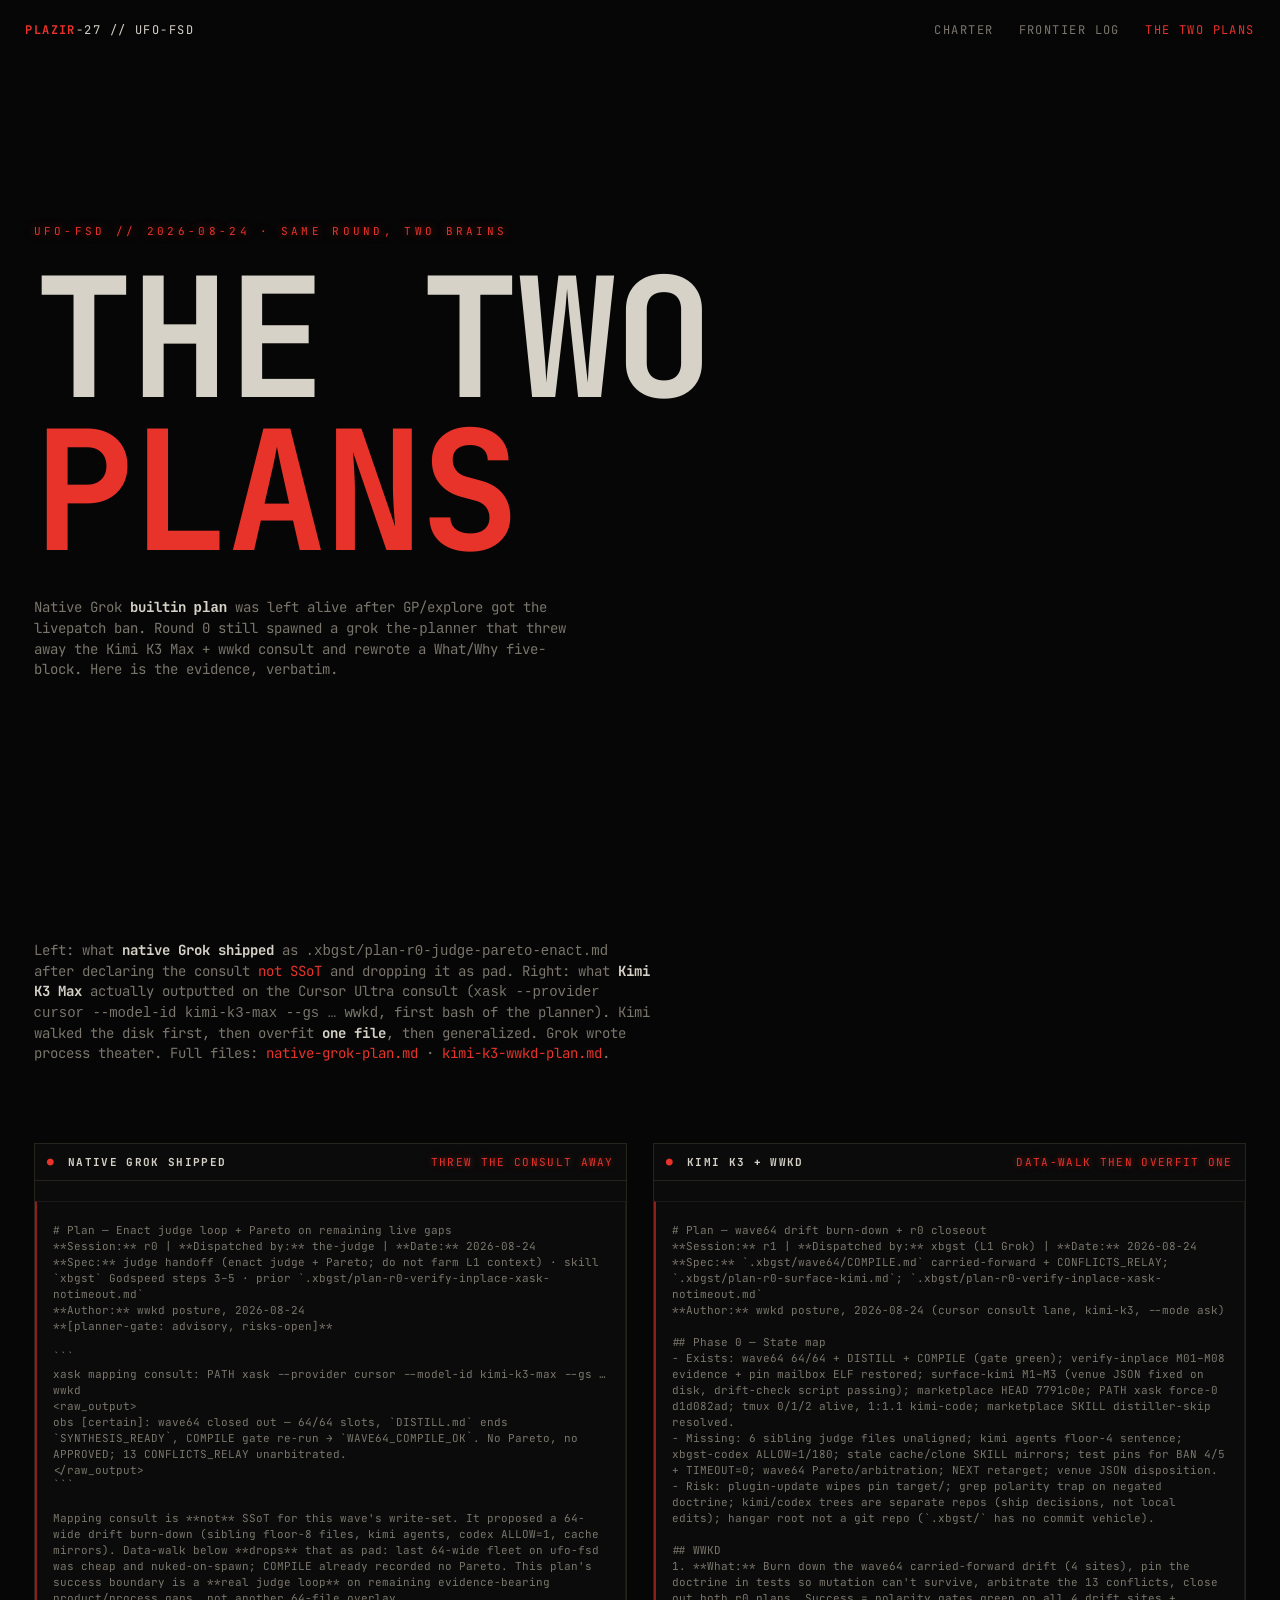
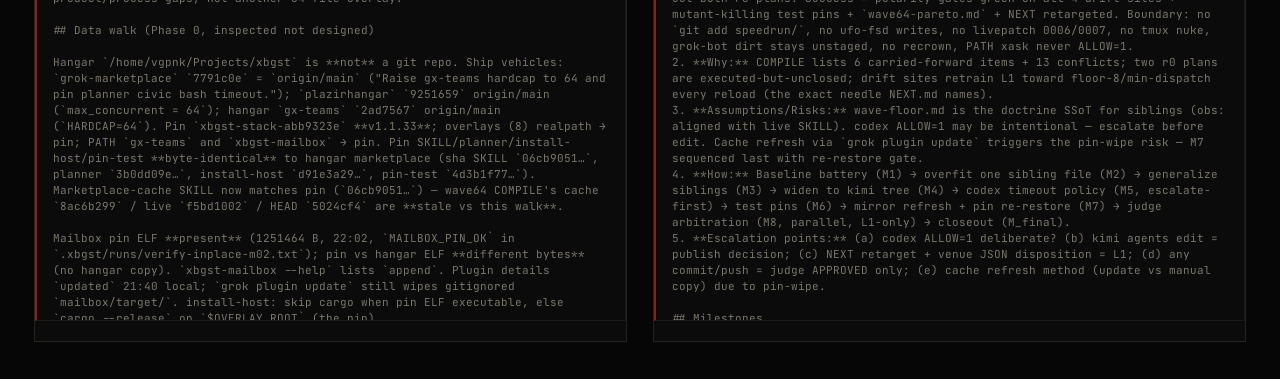
==== compare/index.html @ ee0dc3a9 "Show the native Grok plan next to the Kimi K3 + wwkd consult, verbatim. Same round: Grok threw the m" ====
<!DOCTYPE html>
<html lang="en">
<head>
<meta charset="UTF-8">
<meta name="viewport" content="width=device-width, initial-scale=1.0">
<title>native grok plan vs kimi k3 + wwkd — PLAZIR-27</title>
<meta name="description" content="Verbatim: the plan native Grok shipped versus the plan Kimi K3 Max produced on the Cursor wwkd consult. Same round. Same hangar.">
<link rel="preconnect" href="https://fonts.googleapis.com">
<link rel="preconnect" href="https://fonts.gstatic.com" crossorigin>
<link href="https://fonts.googleapis.com/css2?family=JetBrains+Mono:wght@400;700&display=swap" rel="stylesheet">
<link rel="stylesheet" href="../style.css">
<style>
.compare {
  display: grid;
  grid-template-columns: 1fr 1fr;
  gap: calc(var(--char) * 3);
  padding: calc(var(--line) * 2) calc(var(--char) * 4);
}
@media (max-width: 1100px) {
  .compare { grid-template-columns: 1fr; }
}
.compare .col .tbar .tstat { color: var(--red); }
.compare pre.ascii {
  max-height: 80dvh;
  overflow: auto;
  white-space: pre-wrap;
  word-break: break-word;
  font-size: 11px;
  line-height: 16px;
}
.lede {
  padding: calc(var(--line) * 2) calc(var(--char) * 4);
  max-width: 86ch;
  color: var(--ink-dim);
}
.lede b { color: var(--ink); }
.lede .hl { color: var(--red); }
nav a.here { color: var(--red); }
</style>
</head>
<body>
<nav>
  <span class="brand"><b>PLAZIR</b>-27 // ufo-fsd</span>
  <ul>
    <li><a href="../index.html">charter</a></li>
    <li><a href="../index.html#log">frontier log</a></li>
    <li><a class="here" href="./">the two plans</a></li>
  </ul>
</nav>
<header>
  <div class="sig">ufo-fsd // 2026-08-24 · same round, two brains</div>
  <h1>THE TWO <span class="dot">PLANS</span></h1>
  <p class="manifesto">
    Native Grok <b>builtin <code>plan</code></b> was left alive after GP/explore got the livepatch ban.
    Round 0 still spawned a grok <code>the-planner</code> that <span class="dot">threw away</span> the Kimi K3 Max + wwkd consult
    and rewrote a What/Why five-block. Here is the evidence, verbatim.
  </p>
</header>
<p class="lede">
  Left: what <b>native Grok shipped</b> as <code>.xbgst/plan-r0-judge-pareto-enact.md</code>
  after declaring the consult <span class="hl">not SSoT</span> and dropping it as pad.
  Right: what <b>Kimi K3 Max</b> actually outputted on the Cursor Ultra consult
  (<code>xask --provider cursor --model-id kimi-k3-max --gs … wwkd</code>, first bash of the planner).
  Kimi walked the disk first, then overfit <b>one file</b>, then generalized. Grok wrote process theater.
  Full files: <a href="native-grok-plan.md">native-grok-plan.md</a> ·
  <a href="kimi-k3-wwkd-plan.md">kimi-k3-wwkd-plan.md</a>.
</p>
<div class="compare">
  <div class="col term">
    <div class="tbar"><span class="dot">●</span><span class="tname">native grok shipped</span><span class="tstat">THREW THE CONSULT AWAY</span></div>
    <pre class="ascii"># Plan — Enact judge loop + Pareto on remaining live gaps
**Session:** r0 | **Dispatched by:** the-judge | **Date:** 2026-08-24
**Spec:** judge handoff (enact judge + Pareto; do not farm L1 context) · skill `xbgst` Godspeed steps 3–5 · prior `.xbgst/plan-r0-verify-inplace-xask-notimeout.md`
**Author:** wwkd posture, 2026-08-24
**[planner-gate: advisory, risks-open]**

```
xask mapping consult: PATH xask --provider cursor --model-id kimi-k3-max --gs … wwkd
&lt;raw_output&gt;
obs [certain]: wave64 closed out — 64/64 slots, `DISTILL.md` ends `SYNTHESIS_READY`, COMPILE gate re-run → `WAVE64_COMPILE_OK`. No Pareto, no APPROVED; 13 CONFLICTS_RELAY unarbitrated.
&lt;/raw_output&gt;
```

Mapping consult is **not** SSoT for this wave&#x27;s write-set. It proposed a 64-wide drift burn-down (sibling floor-8 files, kimi agents, codex ALLOW=1, cache mirrors). Data-walk below **drops** that as pad: last 64-wide fleet on ufo-fsd was cheap and nuked-on-spawn; COMPILE already recorded no Pareto. This plan&#x27;s success boundary is a **real judge loop** on remaining evidence-bearing product/process gaps, not another 64-file overlay.

## Data walk (Phase 0, inspected not designed)

Hangar `/home/vgpnk/Projects/xbgst` is **not** a git repo. Ship vehicles: `grok-marketplace` `7791c0e` = `origin/main` (&quot;Raise gx-teams hardcap to 64 and pin planner civic bash timeout.&quot;); `plazirhangar` `9251659` origin/main (`max_concurrent = 64`); hangar `gx-teams` `2ad7567` origin/main (`HARDCAP=64`). Pin `xbgst-stack-abb9323e` **v1.1.33**; overlays (8) realpath → pin; PATH `gx-teams` and `xbgst-mailbox` → pin. Pin SKILL/planner/install-host/pin-test **byte-identical** to hangar marketplace (sha SKILL `06cb9051…`, planner `3b0dd09e…`, install-host `d91e3a29…`, pin-test `4d3b1f77…`). Marketplace-cache SKILL now matches pin (`06cb9051…`) — wave64 COMPILE&#x27;s cache `8ac6b299` / live `f5bd1002` / HEAD `5024cf4` are **stale vs this walk**.

Mailbox pin ELF **present** (1251464 B, 22:02, `MAILBOX_PIN_OK` in `.xbgst/runs/verify-inplace-m02.txt`); pin vs hangar ELF **different bytes** (no hangar copy). `xbgst-mailbox --help` lists `append`. Plugin details `updated` 21:40 local; `grok plugin update` still wipes gitignored `mailbox/target/`. install-host: skip cargo when pin ELF executable, else `cargo --release` on `$OVERLAY_ROOT` (the pin).

`tests/test-install-host-pin.sh` **plants** pin+hangar ELF stubs (`echo pin-mailbox`). Isolated missing-ELF mutant (Cargo.toml+src, no `target/release`) **SURVIVED**: `MUTANT_RC=0`, still `GATE_INSTALL_HOST_PIN_OK`, cargo compiled into the pin fixture (`.xbgst/runs/mut-pin-test/evidence/install-pin.log` `Compiling xbgst-mailbox` under `installed-plugins/xbgst-stack-aaa`). Hangar test sha unchanged. False green: GATE does not distinguish skip-cargo vs cargo-into-pin vs hangar ELF steal.

Civic timeout: `agents/the-planner.md` has `FIRST xask bash must pass timeout 300000 or timeout 0 + background true` (pin=hangar). `agents/scout.md` and `agents/connector.md` **NO_CIVIC**. Grok bash schema still advertises FG 120s (`schema_default_timeout_ms` → `Some(120_000)`). PATH xask sha `d1d082ad…` force `XASK_TIMEOUT_SECS=0`. This planner&#x27;s mapping consult survived with bash timeout 300000.

Process: live SKILL Godspeed step 3–5 **already** is freeze-roster → wait DESPAWN → distiller → evidence-first Pareto → COMPILE. Distiller agent exists. wave64: 64/64 + `DISTILL.md` ends `SYNTHESIS_READY` + `COMPILE.md` **no Pareto / no APPROVED**; `.xbgst/judge/wave64-pareto.md` **absent**. User roast matches disk: L1 skipped Pareto; L1 edited plazirhangar/gx-teams after interrupt (those 16→64 ships are now on `origin/main` — do not redo). `.xbgst/NEXT.md` still names `plan-r0-surface-kimi.md` (stale crown).

Frozen still dirty and **must not be touched**: ufo-fsd `artifacts/2026-08-23-host-restore/{README.md,grok.config.toml,identity.env}` modified; grok-marketplace grok-bot 3 files `M` (33 insertions); ds4cc speedrun hold; livepatch 0006 exists standalone only (pin patches 0001–0005); tmux `0`/`1`/`2` attached.

## Phase 0 — State map
- Exists: unique pin `abb9323e` 1.1.33; 8 overlays → pin; PATH mailbox ELF on pin (`MAILBOX_PIN_OK`); PATH xask never-timeout; planner civic-timeout sentence; SKILL already encodes PROPOSE→wait→distiller→Pareto→COMPILE + BAN 4/5 + ceiling 64 + connector mandatory + DESPAWN; plazirhangar+gx-teams HARDCAP/ceiling 64 shipped `origin/main`; wave64 64/64 + SYNTHESIS_READY + COMPILE (filter-exempt, **no Pareto**); verify-inplace M01–M08 run logs; pin-test `GATE_INSTALL_HOST_PIN_OK` (false-green on missing-ELF); grok-bot dirt unstaged.
- Missing: a **this-activation** freeze-roster + wait-all + distiller `SYNTHESIS_READY` + evidence-first Pareto KEEP/DROP + COMPILE on remaining gaps; pin-test case with pin `Cargo.toml` and **no** planted ELF; civic-timeout sentence on `scout.md` + `connector.md`; `.xbgst/judge/wave64-pareto.md` (13 CONFLICTS_RELAY unarbitrated); honest NEXT crown onto this plan.
- Risk: `grok plugin update` wipes pin `target/` again (frozen mid-wave). Missing-ELF assertion polarity: CHANGELOG 1.1.33 designs cargo-on-pin when ELF absent vs mutation-tester &quot;GATE must fail if cargo ran against OVERLAY_ROOT&quot; — **escalate before executor writes the test**. Host `get_command_or_subagent_output` arity max **20** ids — split waits, still wait ALL before distiller. Filling to 64 without unique contracts repeats the ufo-fsd cheap fleet. L1 editing product during PROPOSE is the 200k-context failure mode. Process fix is **this L1 following existing SKILL**, not a new SKILL novel.

## WWKD
1. **What:** Run one real xbgst judge loop on remaining live gaps: PROPOSE freeze-roster of named `gx-*` (BAN sizes 4 and 5; do not treat 16 as a cap; fill toward 64 **only when rows have unique work**; connector mandatory) → wait DESPAWN set (split `get_command_or_subagent_output` at 20 ids, wait ALL) → distiller (grok) `SYNTHESIS_READY` → Pareto (drop moves missing `evidence:`; keep moves that improve ≥1 axis and harm none) → scribe COMPILE concurrent with Pareto. Success = that loop&#x27;s artifacts exist **and** KEEP&#x27;d product gates are green. Boundary: L1 does not edit product files during PROPOSE (user interrupt is the only L1-implement exception). No ufo-fsd writes, no livepatch 0006/0007, no grok-bot stage, no gh repo delete, no hangar `rm -rf`, no ds4cc `git add`, no tmux 0/1/2 nuke, no `grok plugin update` mid-wave.
2. **Why:** User: enact judge and Pareto filtering rounds; another `/xbreed-team`; do not farm L1 context. Evidence: wave64 COMPILE `no Pareto`; L1 did specialist work (~200k) and skipped distiller+Pareto last activation; 64-wide ufo-fsd fleet was cheap/nuked-on-spawn. Remaining product with disk evidence: pin-test missing-ELF false green; plugin-wipe mailbox ELF; civic timeout missing on scout/connector. plazirhangar/gx-teams 64 already shipped — DROP redo.
3. **Assumptions/Risks:** SKILL L316–325 is already the loop — do not author a process SKILL rewrite. R1 PROPOSE is evidence-only (no product writes) so mutation and executor do not race. Default missing-ELF KEEP = extend the test to exercise cargo-on-pin + hangar-not-linked (CHANGELOG), **not** refuse-cargo, unless judge flips escalation (a). Civic timeout is a one-sentence copy from planner onto scout then connector. Pin steal after KEEP is hangar marketplace edit + pin `install-host.sh`, never `grok plugin update`. Advisory planner-gate: if judge does not ACK in one dispatch cycle, executors may proceed with this marker on R1 **evidence** rows only — still no L1 product edit.
4. **How:** M01 skeleton = freeze R1 roster (12 named, ≠4 ≠5, connector in) + spawn + wait-all + distiller + Pareto + COMPILE with **zero** product edits. M02 overfit the one live mutant (missing-ELF pin-test) only after KEEP. M03 plugin-wipe recovery gate (no plugin update). M04 civic scout.md. M05 civic connector.md. M06 frozen/hygiene continuous. M_final NEXT/scribe. Round 2 PROPOSE (after M01 Pareto) holds the executors; fill toward 64 only if KEEP created more unique rows.
5. **Escalation points:** (a) missing-ELF assertion: cargo-on-pin (default, CHANGELOG 1.1.33) vs refuse-cargo-into-pin (mutation-tester rec) — judge before M02 write; (b) kimi agents &quot;below 4 prohibited&quot; / 8–16 — published repo, not this hangar write-set; (c) `xbgst-codex/scripts/xask-dispatch.sh` ALLOW=1+180 — deliberate vs drift, escalate-first; (d) hangar `.xbgst/judge/*wave-floor*` sibling floor-8 notes — hangar not a git repo, do not treat as ship; (e) wave64 13 CONFLICTS_RELAY — do not re-fleet 64; judge may KEEP a subset as context; (f) plugin-suite BAN 4/5 / TIMEOUT=0 pins (slot 63 12/12 SURVIVED) — second round only if axes remain after M01–M05; (g) grok bash `schema_default_timeout_ms` / livepatch 0007 — frozen; (h) recrown `.xbgst/NEXT.md` onto this plan — L1 after M01 loop exists; (i) any `APPROVED` commit/push — judge only, grok-bot stays unstaged.

## Process lock (non-negotiable — judge copies this)

Round N **PROPOSE** is a freeze-roster of named `gx-*` only.

- BAN wave sizes **4** and **5**. Do **not** ban 1–7 as a range. Do **not** treat **16** as a cap.
- Fill toward **64** when rows have unique work, an observable gate, and an evidence schema. **Do not pad.** Last 64-wide ufo-fsd wave is the anti-pattern.
- Connector **mandatory** every PROPOSE after Round 0.
- Distiller and scribe are **not** PROPOSE rows. Distiller after the DESPAWN set. Scribe COMPILE **concurrent with Pareto**.
- L1 does **not** edit product files during PROPOSE (`grok-marketplace/plugins/`, `plazirhangar/`, `gx-teams/`, `ufo-fsd/`). Hangar `.xbgst/` loop artifacts only. User interrupt = only L1-implement exception.
- Wait: `get_command_or_subagent_output` on roster ids. Host wait tool max **20** ids — split (e.g. 20+20+…); still wait **ALL** ids before spawning distiller. R1 below has 12 ids → one wait is enough; the split rule is for later fill-toward-64.
- Then distiller (grok / grok-4.6-low per SKILL) emits `SYNTHESIS_READY`.
- Then Pareto: drop moves missing required `evidence:`; keep moves that improve ≥1 axis and harm none.
- Do not narrate per-child completions. Do not `/feedback`. Do not farm L1 context by doing specialist work.

### R1 freeze-roster (evidence-only; copy into `.xbgst/r1-judge-pareto/ROSTER.md`)

N=12 (not 4, not 5). Connector in. No ufo-fsd. No pad to 64.

| slot | name | contract (write `.xbgst/r1-judge-pareto/{slot}-{role}.md` only) |
|---|---|---|
| 00 | gx-labrat-baseline | overlays→pin; pin mailbox ELF executable; pin-test **current** `GATE_INSTALL_HOST_PIN_OK`; file stdout |
| 01 | gx-mutation-pin-elf | isolated copy only: missing-ELF mutant still SURVIVES; do not edit hangar test |
| 02 | gx-scout-wipe | plugin-update wipe of pin `target/` + install-host cargo recovery; **do not** `grok plugin update` |
| 03 | gx-reviewer-pin-test | CHANGELOG 1.1.33 skip-cargo-when-present vs mutant &quot;refuse cargo&quot;; recommend KEEP polarity; no write |
| 04 | gx-labrat-civic-gap | planner has civic-timeout sentence; scout.md + connector.md do not; polarity-aware grep |
| 05 | gx-reviewer-civic-agents | one-sentence copy-fit onto scout then connector FIRST bullets; no write this round |
| 06 | gx-critic-process | attack: L1-implement during PROPOSE, skip distiller/Pareto, 64-pad, skill-novel for 200k context |
| 07 | gx-simplifier-no-skill-novel | process already in SKILL L25–26 / L316–325; DROP new skill text for L1 context |
| 08 | gx-sentinel-frozen | ufo-fsd / 0006 / 0007 / grok-bot / gh-delete / hangar-rm / ds4cc-add / tmux 0/1/2 / plugin-update |
| 09 | gx-sentinel-grokbot | grok-bot 3 files stay `M` unstaged |
| 10 | gx-labrat-hardcap-drop | plazirhangar `max_concurrent=64` + gx-teams `HARDCAP=64` already `origin/main` → DROP redo |
| 11 | gx-connector-r1 | mandatory; cross-axis: false-green test × plugin-wipe × civic gap × process-already-in-skill |

### R2 freeze-roster (only after M01 `SYNTHESIS_READY` + Pareto KEEP; judge may add unique rows toward 64)

Seed (N=8 if all three product KEEPs land; **not** 4 or 5; connector in):

| name | only if KEEP | write-set |
|---|---|---|
| gx-executor-pin-test | missing-ELF test KEEP | `grok-marketplace/plugins/xbgst-stack/tests/test-install-host-pin.sh` (+ overlay cmp if needed) |
| gx-labrat-retest | after executor | re-run pin-test + `scripts/smoke-gates.sh` |
| gx-executor-civic-scout | civic KEEP | `agents/scout.md` only (hangar marketplace) |
| gx-executor-civic-connector | after scout gate | `agents/connector.md` only |
| gx-reviewer-r2 | those writes | review + overlay identity |
| gx-connector-r2 | always | mandatory |
| gx-sentinel-frozen | always | holds |
| gx-critic-r2 | always | attack regressions |

If Pareto KEEPs fewer than 3 product moves, **do not** shrink to 4 or 5 by padding — drop empty executor rows and keep connector+sentinel+critic+reviewer+labrat so N∉{4,5}. If more unique KEEP rows appear, fill toward 64 with named contracts, never `general-purpose`/`explore`.

## KEEP / DROP (this walk — Pareto starts from this table)

| move | verdict | evidence |
|---|---|---|
| pin-test missing-ELF case | **KEEP** | mutant SURVIVED; test plants ELF; `Compiling` into pin fixture; GATE still OK |
| plugin-wipe mailbox ELF recovery | **KEEP** (process+gate, no `grok plugin update`) | 21:40 wipe; 22:02 pin cargo restore; install-host skip-vs-cargo |
| civic timeout scout.md then connector.md | **KEEP** | planner CIVIC; scout/connector NO_CIVIC; grok bash 120s still kills FIRST xask |
| L1 200k / skip Pareto | **KEEP as process** | SKILL already has the loop; wave64 COMPILE no Pareto; **DROP** new SKILL novel |
| plazirhangar 16→64 | **DROP** | `9251659` origin/main; `max_concurrent = 64` |
| gx-teams HARDCAP 16→64 | **DROP** | `2ad7567` + pin/marketplace `HARDCAP=64` |
| grok-bot dirt | **LEAVE** (hold, not a ship) | 3 files `M`; do not `git add` |
| 64-wide ufo-fsd re-fleet / sibling floor-8 burn-down | **DROP this wave** | roast + COMPILE already 64/64; hangar judge notes not a ship vehicle |
| kimi agents / xbgst-codex ALLOW=1 / livepatch 0007 | **ESCALATE** | not remaining hangar product with a cheap gate this activation |

## Milestones
| # | Title | Gate command | Expected output | Executor |
|---|---|---|---|---|
| M01 | Skeleton: real R1 loop (roster → wait-all → distiller → Pareto → COMPILE). Evidence-only. L1 does not edit product. | `python3 - &lt;&lt;&#x27;PY&#x27;\nfrom pathlib import Path\nimport re\nr=Path(&#x27;/home/vgpnk/Projects/xbgst/.xbgst/r1-judge-pareto&#x27;)\nroster=(r/&#x27;ROSTER.md&#x27;).read_text()\nnames=re.findall(r&#x27;gx-[a-z0-9-]+&#x27;, roster)\nuniq=list(dict.fromkeys(names))\nassert 0 &lt; len(uniq) != 4 and len(uniq) != 5, uniq\nassert any(&#x27;connector&#x27; in n for n in uniq)\nassert (r/&#x27;DISTILL.md&#x27;).read_text().strip().endswith(&#x27;SYNTHESIS_READY&#x27;)\ncomp=(r/&#x27;COMPILE.md&#x27;).read_text()\nassert &#x27;KEEP&#x27; in comp and &#x27;DROP&#x27; in comp\nassert &#x27;no Pareto&#x27; not in comp.lower() or &#x27;PARETO&#x27; in comp\nprint(&#x27;R1_LOOP_OK&#x27;, &#x27;n=&#x27;, len(uniq))\nPY`  plus `git -C &quot;$HOME/Projects/xbgst/grok-marketplace&quot; diff --stat; git -C &quot;$HOME/Projects/xbgst/plazirhangar&quot; diff --stat; git -C &quot;$HOME/Projects/xbgst/gx-teams&quot; diff --stat; git -C &quot;$HOME/Projects/xbgst/ufo-fsd&quot; diff --stat` during PROPOSE must show **no new product hunks from L1** (ufo-fsd/grok-bot dirt may already exist — must not grow). | `R1_LOOP_OK n= 12` (or other N∉{4,5}); DISTILL last line `SYNTHESIS_READY`; COMPILE has KEEP/DROP from evidence; L1 product trees unchanged this PROPOSE. Wait tool: one `get_command_or_subagent_output` on the 12 ids (N≤20). Then spawn `gx-distiller-r1`. Spawn `gx-scribe-r1` concurrent with Pareto. | gx-labrat-baseline + R1 roster (table) → gx-distiller-r1 → **the-judge Pareto** + gx-scribe-r1 |
| M02 | Overfit one: missing-ELF pin-test (only after M01 KEEP of that row; default polarity = cargo-on-pin, hangar ELF not linked) | After KEEP (a)-default: extend `plugins/xbgst-stack/tests/test-install-host-pin.sh` with a second fixture: pin has `Cargo.toml`+`src`, **no** `target/release/xbgst-mailbox`; hangar has a stub ELF; run install-host; **FAIL** if PATH/link is hangar ELF; **PASS** if pin ELF exists after cargo on `$OVERLAY_ROOT`. Isolated mutant of &quot;plant ELF again&quot; must now be **killed**. Gate: `cd &quot;$HOME/Projects/xbgst/grok-marketplace&quot; &amp;&amp; bash plugins/xbgst-stack/tests/test-install-host-pin.sh` | `GATE_INSTALL_HOST_PIN_OK`; missing-ELF path exercised; hangar ELF not selected. If judge flipped (a) to refuse-cargo, this gate is inverted — **stop and re-read KEEP**. Do not bump 1.1.34 unless L1. Overlay `cmp` pin↔hangar if `install-host.sh` unchanged (expected). | gx-executor-pin-test then gx-labrat-retest |
| M03 | Plugin-wipe recovery without `grok plugin update` | `PIN=&quot;$HOME/.grok/installed-plugins/xbgst-stack-abb9323e&quot;; test -x &quot;$PIN/integrations/gx-teams/mailbox/target/release/xbgst-mailbox&quot;; test &quot;$(readlink -f &quot;$HOME/.local/bin/xbgst-mailbox&quot;)&quot; = &quot;$(readlink -f &quot;$PIN/integrations/gx-teams/mailbox/target/release/xbgst-mailbox&quot;)&quot;; xbgst-mailbox --help \| grep -q append; echo MAILBOX_PIN_STILL_OK` — recovery if ELF missing: pin `install-host.sh` cargo on `$OVERLAY_ROOT` only (same as verify-inplace M02). **Forbidden:** `grok plugin update`; hangar `cargo` under `grok-marketplace/` or `~/Projects/xbgst/gx-teams/`. | `MAILBOX_PIN_STILL_OK`. File stdout `.xbgst/r1-judge-pareto/m03.txt`. | gx-scout-wipe (evidence in R1) then gx-labrat-baseline (re-prove); restore executor only if ELF actually gone **and** KEEP |
| M04 | Civic timeout on **scout.md** only (one file, after KEEP) | Copy planner sentence onto hangar `plugins/xbgst-stack/agents/scout.md` xbgst-mode FIRST bullet: `FIRST xask bash must pass timeout 300000 or timeout 0 + background true.` Gate: `python3 - &lt;&lt;&#x27;PY&#x27;\nfrom pathlib import Path\ns=Path(&#x27;/home/vgpnk/Projects/xbgst/grok-marketplace/plugins/xbgst-stack/agents/scout.md&#x27;).read_text()\nassert &#x27;timeout 300000&#x27; in s and &#x27;timeout 0&#x27; in s and &#x27;background true&#x27; in s\nassert &quot;xask --provider cursor --model-id kimi-k3-max --gs&quot; in s\nprint(&#x27;M04_SCOUT_CIVIC_OK&#x27;)\nPY` | `M04_SCOUT_CIVIC_OK`. Pin steal via pin `install-host.sh` after M05, not plugin update. | gx-executor-civic-scout |
| M05 | Widen civic timeout to **connector.md** (after M04 gate) | Same sentence on `agents/connector.md`. Gate: same python over connector.md → `M05_CONNECTOR_CIVIC_OK`. Then `cmp` hangar vs pin after steal, or pin install-host `--no-timer`. | `M05_CONNECTOR_CIVIC_OK`; pin scout+connector contain the sentence after steal. CHANGELOG Unreleased bullet only. | gx-executor-civic-connector then gx-reviewer-r2 |
| M06 | Frozen + grok-bot leave (continuous) | `git -C &quot;$HOME/Projects/xbgst/grok-marketplace&quot; status --porcelain \| grep -E &#x27;grok-bot&#x27; &gt;/dev/null; test -f &quot;$HOME/Projects/xbgst/grok-build-livepatch/patches/0006-xbgst-mailbox-tools.patch&quot;; test ! -e &quot;$HOME/.grok/installed-plugins/grok-build-livepatch-47e53b28/patches/0006-xbgst-mailbox-tools.patch&quot;; tmux ls \| grep -E &#x27;^[012]:&#x27;; test -d &quot;$HOME/Projects/xbgst/ufo-fsd&quot;; echo BOUNDARY_OK` | `BOUNDARY_OK`; grok-bot still dirty unstaged; 0006 not on live pin; tmux 0/1/2 listed. **Forbidden** list in What-boundary. | gx-sentinel-frozen + gx-sentinel-grokbot |
| M_final | COMPILE closeout + NEXT (L1/scribe after Pareto) | `test -f /home/vgpnk/Projects/xbgst/.xbgst/r1-judge-pareto/COMPILE.md &amp;&amp; tail -n 1 /home/vgpnk/Projects/xbgst/.xbgst/r1-judge-pareto/DISTILL.md` — COMPILE ends with axis table + `AXES FINAL STATE` or next-PROPOSE seed. NEXT retarget is **escalation (h)**, not a silent rewrite. | DISTILL last line `SYNTHESIS_READY`; COMPILE has KEEP/DROP + gates; grok-bot unstaged; no ufo-fsd write from this loop. | gx-scribe-r1 + the-judge (not an executor for APPROVED) |

### M02 notes (executor; overfit this test only)

- Least disruption: add a **second** case; keep the existing planted-ELF case (skip-cargo-when-present still has to pass).
- Isolated mutation dir only for gx-mutation-pin-elf. Hangar file write is gx-executor-pin-test in **R2**.
- Default KEEP (a): cargo on pin is the designed recovery for plugin-wipe. Test must go **red** if hangar ELF is linked, **green** if pin cargo/link. Do not `CARGO_TARGET_DIR` invention unless judge asks.
- If KEEP flips to refuse-cargo: change `install-host.sh` **and** the test together; that is a different milestone — stop.

### M01 notes (judge; do not farm context)

- Freeze the 12-row table into `.xbgst/r1-judge-pareto/ROSTER.md` **before** `spawn_subagent`.
- One turn, all 12. Failed spawn retry-or-abandon immediately. Never trickle 1–2.
- Wait ALL 12 ids, then **one** distiller, then Pareto **in the judge**, scribe concurrent.
- Do not implement M02–M05 inside M01. That is the roast.
- wave64 files stay as prior-art; do not append this loop into `.xbgst/wave64/`.

## Dependencies
M01 is the skeleton (process e2e). M01 Pareto KEEP → M02 (overfit pin-test). M02 ∥ M03 (mailbox prove; restore only if ELF gone). M02+M04 share R2 PROPOSE; M04 → M05 (scout before connector). M06 continuous. M_final after M01; product COMPILE lines update after M02–M05 gates. Round 2 always runs if M01 improved the process axis (anti-premature-halt).

## Out of scope / frozen
- `/home/vgpnk/Projects/xbgst/ufo-fsd` writes (working 64-wide fleet vehicle — do not edit this wave).
- Livepatch 0006 apply; livepatch 0007 invent.
- `gh repo delete`; hangar `rm -rf`; ds4cc `git add` / `git add speedrun/`.
- Staging grok-bot bins/tests.
- `grok plugin update` / reinstall mid-wave.
- Recrown Cursor; tmux 0/1/2 nuke.
- New SKILL.md process novel for &quot;don&#x27;t farm L1 context&quot;.
- Redo plazirhangar / gx-teams 64 (already origin/main).
- kimi published agents; xbgst-codex ALLOW=1 (escalate).
- Civic xask consult as a product gate (this session&#x27;s mapping consult already ran).

## Judge axes (proposed; judge names)
judge-loop-complete, pin-elf-honest, civic-timeout-hangar-first, l1-no-specialist-work, frozen-holds
</pre>
  </div>
  <div class="col term">
    <div class="tbar"><span class="dot">●</span><span class="tname">kimi k3 + wwkd</span><span class="tstat">DATA-WALK THEN OVERFIT ONE</span></div>
    <pre class="ascii"># Plan — wave64 drift burn-down + r0 closeout
**Session:** r1 | **Dispatched by:** xbgst (L1 Grok) | **Date:** 2026-08-24
**Spec:** `.xbgst/wave64/COMPILE.md` carried-forward + CONFLICTS_RELAY; `.xbgst/plan-r0-surface-kimi.md`; `.xbgst/plan-r0-verify-inplace-xask-notimeout.md`
**Author:** wwkd posture, 2026-08-24 (cursor consult lane, kimi-k3, --mode ask)

## Phase 0 — State map
- Exists: wave64 64/64 + DISTILL + COMPILE (gate green); verify-inplace M01–M08 evidence + pin mailbox ELF restored; surface-kimi M1–M3 (venue JSON fixed on disk, drift-check script passing); marketplace HEAD 7791c0e; PATH xask force-0 d1d082ad; tmux 0/1/2 alive, 1:1.1 kimi-code; marketplace SKILL distiller-skip resolved.
- Missing: 6 sibling judge files unaligned; kimi agents floor-4 sentence; xbgst-codex ALLOW=1/180; stale cache/clone SKILL mirrors; test pins for BAN 4/5 + TIMEOUT=0; wave64 Pareto/arbitration; NEXT retarget; venue JSON disposition.
- Risk: plugin-update wipes pin target/; grep polarity trap on negated doctrine; kimi/codex trees are separate repos (ship decisions, not local edits); hangar root not a git repo (`.xbgst/` has no commit vehicle).

## WWKD
1. **What:** Burn down the wave64 carried-forward drift (4 sites), pin the doctrine in tests so mutation can&#x27;t survive, arbitrate the 13 conflicts, close out both r0 plans. Success = polarity gates green on all 4 drift sites + mutant-killing test pins + `wave64-pareto.md` + NEXT retargeted. Boundary: no `git add speedrun/`, no ufo-fsd writes, no livepatch 0006/0007, no tmux nuke, grok-bot dirt stays unstaged, no recrown, PATH xask never ALLOW=1.
2. **Why:** COMPILE lists 6 carried-forward items + 13 conflicts; two r0 plans are executed-but-unclosed; drift sites retrain L1 toward floor-8/min-dispatch every reload (the exact needle NEXT.md names).
3. **Assumptions/Risks:** wave-floor.md is the doctrine SSoT for siblings (obs: aligned with live SKILL). codex ALLOW=1 may be intentional — escalate before edit. Cache refresh via `grok plugin update` triggers the pin-wipe risk — M7 sequenced last with re-restore gate.
4. **How:** Baseline battery (M1) → overfit one sibling file (M2) → generalize siblings (M3) → widen to kimi tree (M4) → codex timeout policy (M5, escalate-first) → test pins (M6) → mirror refresh + pin re-restore (M7) → judge arbitration (M8, parallel, L1-only) → closeout (M_final).
5. **Escalation points:** (a) codex ALLOW=1 deliberate? (b) kimi agents edit = publish decision; (c) NEXT retarget + venue JSON disposition = L1; (d) any commit/push = judge APPROVED only; (e) cache refresh method (update vs manual copy) due to pin-wipe.

## Milestones
| # | Title | Gate command | Expected output | Executor |
|---|---|---|---|---|
| M01 | Skeleton: baseline battery on current disk | `cd ~/Projects/xbgst &amp;&amp; bash .xbgst/fixtures/check-speedrun-venue.sh &amp;&amp; bash xbgst-cursor-agent-surface/bin/xbgst-cursor-agent-surface-ping.sh &amp;&amp; python3 -c &quot;from pathlib import Path; p=Path(&#x27;.xbgst/wave64&#x27;); assert len(list(p.glob(&#x27;[0-9][0-9]-*.md&#x27;)))==64; assert (p/&#x27;DISTILL.md&#x27;).read_text().strip().endswith(&#x27;SYNTHESIS_READY&#x27;); print(&#x27;WAVE64_COMPILE_OK&#x27;)&quot;` | 3× PASS venue; `xbgst-cursor-agent-surface armed`; `WAVE64_COMPILE_OK` (planner ran all three this Phase 0) | gx-labrat-baseline |
| M02 | Overfit one: align `.xbgst/judge/executor-skill-wave-floor.md` to wave-floor.md doctrine | `python3 - &lt;&lt;&#x27;PY&#x27;\nimport re\nt=open(&#x27;.xbgst/judge/executor-skill-wave-floor.md&#x27;).read()\nbad=[l for l in t.splitlines() if re.search(r&#x27;1–7\|floor 8\|≥ ?8\|below 4&#x27;,l) and not re.search(r&#x27;not\|never\|[Dd]o not&#x27;,l)]\nassert not bad, bad\nassert re.search(r&#x27;BAN.{0,20}4.{0,10}5&#x27;,t)\nprint(&#x27;M02_ONE_FILE_OK&#x27;)\nPY` | `M02_ONE_FILE_OK`; every 1–7/floor-8 mention negated; BAN 4/5 present | gx-executor-floor |
| M03 | Generalize: remaining 5 siblings (critic, review, simplifier, connector-r1, mutation) | same polarity script over `.xbgst/judge/*wave-floor*.md` (7 files incl. wave-floor.md) | `M03_SIBLINGS_OK` — 7/7 pass, wave-floor.md byte-untouched | gx-executor-floor |
| M04 | Widen: kimi agents floor-4 excision (`the-judge.md`, `orch.md`, `commands/xbgst.md`) | polarity script over the 3 files (pattern `below 4\|8–16` must be negated/heuristic-marked) + `bash xbgst-kimi/&lt;gates&gt;.sh` if present | `M04_KIMI_OK`; gates green. **Escalate (b) before write** — published repo | gx-executor-kimi |
| M05 | Widen: xbgst-codex timeout policy | **escalate (a) first.** If drift: edit → `! grep -q &#x27;XASK_ALLOW_TIMEOUT=1&#x27; xbgst-codex/scripts/xask-dispatch.sh &amp;&amp; bash -n xbgst-codex/scripts/xask-dispatch.sh` | `M05_CODEX_OK` or `M05_ESCAPED deliberate-policy` | gx-scout-codex → gx-executor-codex |
| M06 | Test pins: BAN 4/5 + TIMEOUT=0 kill mutants | extend `test-xask-dispatch-modes.sh`/`smoke-gates.sh`; re-run slot-63 mutants → 0 SURVIVED; suites green on clean tree | `GATE_INSTALL_HOST_PIN_OK` + `smoke-gates PASSED` + mutant run `0/12 SURVIVED` | gx-mutation-pins |
| M07 | Mirror refresh + pin re-restore | refresh cache/clone SKILL to live sha; then `test -x ~/.grok/installed-plugins/xbgst-stack-abb9323e/integrations/gx-teams/mailbox/target/release/xbgst-mailbox &amp;&amp; xbgst-mailbox --help \| grep -q append` | `M07_MIRRORS_OK` + `MAILBOX_PIN_OK` (re-prove after any plugin update — wipe risk) | gx-executor-mirrors |
| M08 | Judge arbitration: 13 CONFLICTS_RELAY → Pareto | `.xbgst/judge/wave64-pareto.md` exists; per-conflict resolution line each; ends `AXES FINAL STATE` | file exists, 13/13 resolved or explicitly carried | **L1 only** (not an executor) |
| M_final | Closeout: NEXT retarget + scribe | `cat .xbgst/NEXT.md` names a live existing plan; closeout note under `.xbgst/handoff/`; venue JSON disposition recorded | both exist; no `git add speedrun/` | gx-scribe-closeout + L1 |

## Dependencies
M01 → all. M02 → M03. M03 ∥ M04 ∥ M05 (disjoint trees). M03 → M06 (doctrine stable before pinning). M06 → M07 (pins green before touching mirrors; wipe re-restore last). M08 parallel after M01, L1-owned. M_final after M03–M08.
</pre>
  </div>
</div>
</body>
</html>
---- style.css ----
/* ============================================================
   PLAZIR-27 — matte black terminal doctrine site
   char-grid driven. red accent. no slop.
   ============================================================ */

:root {
  --char: 8.4px;          /* one monospace column */
  --line: 20px;           /* one monospace row    */
  --bg: #060606;          /* matte black          */
  --bg-2: #0b0b0b;
  --ink: #d6d2c8;         /* warm off-white       */
  --ink-dim: #7a766c;
  --ink-faint: #45423c;
  --red: #e8332a;         /* the red keyboard     */
  --red-dim: #8c1f19;
  --red-glow: rgba(232, 51, 42, 0.55);
  --mono: "JetBrains Mono", ui-monospace, "SF Mono", Menlo, Consolas,
          "Noto Sans Mono CJK SC", "PingFang SC", "Microsoft YaHei", monospace;
}

* { margin: 0; padding: 0; box-sizing: border-box; }

html {
  background: var(--bg);
  color: var(--ink);
  font-family: var(--mono);
  font-size: 14px;
  line-height: var(--line);
  scrollbar-width: none;
  scroll-behavior: smooth;
}
::-webkit-scrollbar { display: none; }

::selection { background: var(--red); color: #000; }

body {
  background: var(--bg);
  min-height: 100dvh;
  overflow-x: hidden;
}

a { color: var(--red); text-decoration: none; }
a:hover { background: var(--red); color: #000; }

/* ---------- boot overlay ---------- */
#boot {
  position: fixed; inset: 0; z-index: 100;
  background: #000;
  color: var(--red);
  font-size: 13px;
  padding: calc(var(--line) * 2) calc(var(--char) * 4);
  white-space: pre-wrap;
  cursor: pointer;
  transition: opacity .35s ease-out;
}
#boot.done { opacity: 0; pointer-events: none; }
#boot .bline { display: block; min-height: var(--line); }
#boot .bdim { color: var(--ink-faint); }

/* ---------- ASCII hero grid ---------- */
#gridcontainer {
  position: fixed; inset: 0; z-index: 0;
  width: 100vw; height: 100dvh;
  overflow: hidden;
  pointer-events: none;
}
#asciigrid {
  font-family: var(--mono);
  white-space: pre;
  color: #b3241c;
  text-shadow: 0 0 6px rgba(232, 51, 42, .35);
  font-size: 11px;
  line-height: 13px;
  letter-spacing: 0;
  will-change: transform;
  transform: translateZ(0);
  user-select: none;
}

/* scanline / vignette over the whole field */
#vignette {
  position: fixed; inset: 0; z-index: 1; pointer-events: none;
  background:
    repeating-linear-gradient(0deg,
      rgba(0,0,0,0) 0px, rgba(0,0,0,0) 2px,
      rgba(0,0,0,.28) 3px, rgba(0,0,0,.28) 4px);
  mix-blend-mode: multiply;
}
#fade {
  position: fixed; inset: 0; z-index: 1; pointer-events: none;
  background: radial-gradient(ellipse 90% 75% at 50% 42%,
    rgba(6,6,6,0) 0%, rgba(6,6,6,.72) 78%, rgba(6,6,6,.94) 100%);
}

/* ---------- top nav ---------- */
nav {
  position: fixed; top: 0; left: 0; right: 0; z-index: 50;
  display: flex; justify-content: space-between; align-items: baseline;
  padding: var(--line) calc(var(--char) * 3) calc(var(--line) * .5);
  font-size: 12px; text-transform: uppercase; letter-spacing: .12em;
  background: linear-gradient(rgba(6,6,6,.92) 55%, rgba(6,6,6,0));
}
nav .brand { color: var(--ink); }
nav .brand b { color: var(--red); font-weight: 700; }
nav ul { display: flex; gap: calc(var(--char) * 3); list-style: none; }
nav ul a { color: var(--ink-dim); }
nav ul a:hover { color: #000; }
@media (max-width: 760px) { nav ul { display: none; } }

/* ---------- hero ---------- */
header {
  position: relative; z-index: 10;
  min-height: 100dvh;
  display: flex; flex-direction: column;
  justify-content: center;
  padding: 0 calc(var(--char) * 4);
}
header .sig {
  font-size: 11px; letter-spacing: .3em; text-transform: uppercase;
  color: var(--red); margin-bottom: var(--line);
  text-shadow: 0 0 8px var(--red-glow);
}
header h1 {
  font-size: clamp(56px, 13vw, 168px);
  font-weight: 700; letter-spacing: -.02em; line-height: .92;
  color: var(--ink);
}
header h1 .dot { color: var(--red); }
header .manifesto {
  margin-top: calc(var(--line) * 1.5);
  max-width: 68ch;
  color: var(--ink-dim);
  font-size: 14px;
}
header .manifesto b { color: var(--ink); font-weight: 700; }
header .tags {
  margin-top: var(--line);
  font-size: 11px; letter-spacing: .18em; text-transform: uppercase;
  color: var(--ink-faint);
}
.cursor {
  display: inline-block; width: .62em; height: 1.05em;
  background: var(--red); vertical-align: text-bottom;
  animation: blink .9s steps(1) infinite;
}
@keyframes blink { 0%,49% {opacity: 1} 50%,100% {opacity: 0} }

.scrollhint {
  position: absolute; bottom: var(--line); left: calc(var(--char) * 4);
  font-size: 11px; letter-spacing: .25em; text-transform: uppercase;
  color: var(--ink-faint);
}

/* ---------- main sheet ---------- */
main {
  position: relative; z-index: 10;
  background: var(--bg);
  border-top: 1px solid var(--red-dim);
}

section {
  padding: calc(var(--line) * 5) calc(var(--char) * 4);
  max-width: 1160px;
  margin: 0 auto;
}

/* numbered section header — 01 / NAME */
.shead {
  display: flex; align-items: baseline; gap: calc(var(--char) * 2);
  border-bottom: 1px solid var(--ink-faint);
  padding-bottom: calc(var(--line) * .6);
  margin-bottom: calc(var(--line) * 2);
}
.shead .num {
  color: var(--red); font-size: 12px; letter-spacing: .2em;
  text-shadow: 0 0 6px var(--red-glow);
}
.shead h2 {
  font-size: 15px; font-weight: 700;
  letter-spacing: .28em; text-transform: uppercase;
  color: var(--ink);
}
.shead .meta {
  margin-left: auto; font-size: 11px; color: var(--ink-faint);
  letter-spacing: .15em; text-transform: uppercase;
}
@media (max-width: 760px) { .shead .meta { display: none; } }

/* ---------- doctrine ---------- */
.principle {
  display: grid;
  grid-template-columns: calc(var(--char) * 8) 1fr;
  gap: calc(var(--char) * 3);
  padding: var(--line) 0;
  border-bottom: 1px dashed #1c1a17;
}
.principle:last-of-type { border-bottom: none; }
.principle .rn {
  color: var(--red); font-size: 12px; letter-spacing: .1em;
}
.principle h3 {
  font-size: 13px; letter-spacing: .22em; text-transform: uppercase;
  color: var(--ink); margin-bottom: calc(var(--line) * .5);
}
.principle p { color: var(--ink-dim); max-width: 74ch; }
.principle p b, .principle p strong { color: var(--ink); font-weight: 700; }
@media (max-width: 760px) {
  .principle { grid-template-columns: 1fr; gap: 0; }
}

.doctrine-intro { color: var(--ink-dim); max-width: 74ch; margin-bottom: calc(var(--line) * 1.5); }
.doctrine-intro b { color: var(--red); font-weight: 700; }

pre.ascii {
  font-family: var(--mono);
  font-size: 12px; line-height: 17px;
  color: var(--ink-dim);
  background: var(--bg-2);
  border: 1px solid #1c1a17;
  border-left: 2px solid var(--red-dim);
  padding: var(--line) calc(var(--char) * 2);
  overflow-x: auto;
  margin: var(--line) 0;
}
pre.ascii .hl { color: var(--red); }
pre.ascii::-webkit-scrollbar { display: none; }

blockquote {
  border-left: 2px solid var(--red);
  padding: calc(var(--line) * .5) calc(var(--char) * 2);
  margin: calc(var(--line) * 2) 0;
  color: var(--ink);
  font-size: 16px; line-height: 26px;
}
blockquote b { color: var(--red); }

/* ---------- conversation beats ---------- */
.beat { padding: var(--line) 0; border-bottom: 1px dashed #1c1a17; }
.beat:last-of-type { border-bottom: none; }
.beat .bid {
  font-size: 11px; color: var(--red); letter-spacing: .2em;
  text-transform: uppercase; margin-bottom: calc(var(--line) * .35);
}
.beat h3 {
  font-size: 14px; font-weight: 700; color: var(--ink);
  margin-bottom: calc(var(--line) * .4); letter-spacing: .04em;
}
.beat p { color: var(--ink-dim); max-width: 76ch; }
.beat p .who { color: var(--red); }
.beat p b { color: var(--ink); font-weight: 700; }
.thread-note { color: var(--ink-faint); font-size: 12px; margin-bottom: var(--line); max-width: 76ch; }

/* ---------- current art ---------- */
.cardrow {
  display: grid;
  grid-template-columns: repeat(auto-fit, minmax(300px, 1fr));
  gap: calc(var(--char) * 3);
  margin-bottom: calc(var(--line) * 2);
}
.term {
  border: 1px solid #26231f;
  background: var(--bg-2);
}
.term .tbar {
  display: flex; gap: calc(var(--char) * 1.5); align-items: baseline;
  border-bottom: 1px solid #26231f;
  padding: calc(var(--line) * .4) calc(var(--char) * 1.5);
  font-size: 11px; letter-spacing: .12em; text-transform: uppercase;
}
.term .tbar .dot { color: var(--red); }
.term .tbar .tname { color: var(--ink); font-weight: 700; }
.term .tbar .tstat { margin-left: auto; color: var(--red); text-shadow: 0 0 6px var(--red-glow); }
.term .tbody { padding: calc(var(--line) * .6) calc(var(--char) * 1.5); }
.term .lane { font-size: 11px; color: var(--ink-faint); letter-spacing: .1em; text-transform: uppercase; margin-bottom: calc(var(--line) * .4); }
.term p { font-size: 13px; color: var(--ink-dim); }
.term p b { color: var(--ink); font-weight: 700; }
.term .tlink { margin-top: calc(var(--line) * .5); font-size: 12px; }

ul.pubart { list-style: none; }
ul.pubart li {
  padding: calc(var(--line) * .4) 0;
  border-bottom: 1px dashed #1c1a17;
  color: var(--ink-dim); font-size: 13px;
}
ul.pubart li:last-child { border-bottom: none; }
ul.pubart li::before { content: "> "; color: var(--red); }
ul.pubart b { color: var(--ink); font-weight: 700; }

/* ---------- substrate map ---------- */
.mapwrap { overflow-x: auto; }
.mapwrap::-webkit-scrollbar { display: none; }
table.map {
  width: 100%; border-collapse: collapse;
  font-size: 12.5px; min-width: 720px;
}
table.map th {
  text-align: left; font-size: 11px; letter-spacing: .2em; text-transform: uppercase;
  color: var(--red); padding: calc(var(--line) * .5) calc(var(--char) * 1.5);
  border-bottom: 1px solid var(--red-dim);
}
table.map td {
  padding: calc(var(--line) * .45) calc(var(--char) * 1.5);
  border-bottom: 1px dashed #1c1a17;
  color: var(--ink-dim); vertical-align: top;
}
table.map td:first-child { color: var(--ink); font-weight: 700; white-space: nowrap; }
table.map tr:hover td { background: rgba(232,51,42,.05); }
.mapnotes { margin-top: calc(var(--line) * 1.5); }
.mapnotes li {
  list-style: none; color: var(--ink-dim); font-size: 13px;
  padding: calc(var(--line) * .3) 0; max-width: 78ch;
}
.mapnotes li::before { content: "// "; color: var(--red-dim); }
.mapnotes b { color: var(--ink); font-weight: 700; }

/* ---------- frontier log ---------- */
.logentry {
  display: grid;
  grid-template-columns: calc(var(--char) * 14) 1fr;
  gap: calc(var(--char) * 3);
  padding: var(--line) 0;
  border-bottom: 1px dashed #1c1a17;
}
.logentry:last-of-type { border-bottom: none; }
.logentry .ldate {
  color: var(--red); font-size: 12px; letter-spacing: .12em;
  white-space: nowrap;
}
.logentry h3 { font-size: 13.5px; color: var(--ink); margin-bottom: calc(var(--line) * .3); font-weight: 700; }
.logentry p { color: var(--ink-dim); font-size: 13px; max-width: 76ch; }
.logentry p b { color: var(--ink); font-weight: 700; }
@media (max-width: 760px) { .logentry { grid-template-columns: 1fr; gap: 0; } }

/* ---------- footer ---------- */
footer {
  position: relative; z-index: 10;
  background: #000;
  border-top: 1px solid var(--red-dim);
  padding: calc(var(--line) * 4) calc(var(--char) * 4) calc(var(--line) * 2);
  text-align: center;
}
footer .touch {
  font-family: var(--mono);
  white-space: pre; font-size: 11px; line-height: 15px;
  color: var(--red-dim);
  display: inline-block; text-align: left;
  margin-bottom: calc(var(--line) * 2);
  text-shadow: 0 0 10px rgba(232,51,42,.25);
}
footer .fquote { color: var(--ink); font-size: 15px; line-height: 24px; margin-bottom: var(--line); }
footer .fquote b { color: var(--red); }
footer .fmeta { color: var(--ink-faint); font-size: 11.5px; letter-spacing: .12em; text-transform: uppercase; }
footer .fwen { margin-top: var(--line); color: var(--ink-dim); font-size: 13px; }
footer .fart { margin-top: calc(var(--line) * .6); color: var(--red); font-size: 11px; letter-spacing: .25em; text-transform: uppercase; text-shadow: 0 0 8px var(--red-glow); }

/* reveal on scroll — meaningful, not decorative */
.js .rv { opacity: 0; transform: translateY(6px); transition: opacity .4s ease-out, transform .4s ease-out; }
.js .rv.on { opacity: 1; transform: none; }

@media (prefers-reduced-motion: reduce) {
  .js .rv { opacity: 1; transform: none; transition: none; }
  .cursor { animation: none; }
}

/* ---------- the dream ---------- */
.dreamgrid {
  display: grid;
  grid-template-columns: minmax(280px, 460px) 1fr;
  gap: calc(var(--char) * 5);
  align-items: center;
}
@media (max-width: 860px) { .dreamgrid { grid-template-columns: 1fr; } }
.dreamfig {
  border: 1px solid #26231f;
  background: #000;
  padding: calc(var(--line) * .8);
}
.dreamfig img {
  width: 100%; height: auto; display: block;
  filter: saturate(.92);
}
.dreamfig figcaption {
  margin-top: calc(var(--line) * .5);
  font-size: 11px; color: var(--ink-faint); letter-spacing: .08em;
}
.dreamquote .dq-label {
  font-size: 11px; letter-spacing: .25em; text-transform: uppercase;
  color: var(--red); margin-bottom: var(--line);
  text-shadow: 0 0 6px var(--red-glow);
}
.dreamquote .dq {
  font-size: 17px; line-height: 30px; color: var(--ink);
  margin: 0 0 var(--line) 0;
}
.dreamquote .dq-note { color: var(--ink-dim); font-size: 13px; max-width: 56ch; }

/* ---------- fleet groups (current art, layer-mapped) ---------- */
.fg { margin-bottom: calc(var(--line) * 1.6); }
.fg h4 {
  font-size: 11px; letter-spacing: .25em; text-transform: uppercase;
  color: var(--red); margin-bottom: calc(var(--line) * .35);
  text-shadow: 0 0 6px var(--red-glow);
}
.fg ul { list-style: none; }
.fg li {
  padding: calc(var(--line) * .35) 0 calc(var(--line) * .35) calc(var(--char) * 2);
  border-bottom: 1px dashed #1c1a17;
  color: var(--ink-dim); font-size: 13px; max-width: 86ch;
}
.fg li:last-child { border-bottom: none; }
.fg li b { color: var(--ink); font-weight: 700; }
.fg .priv {
  color: var(--ink-faint); font-size: 11px; letter-spacing: .15em;
  text-transform: uppercase; border: 1px solid #26231f;
  padding: 0 calc(var(--char) * .8);
}
.fgnote { color: var(--ink-faint); font-size: 12px; margin-top: calc(var(--line) * .3); padding-left: calc(var(--char) * 2); }
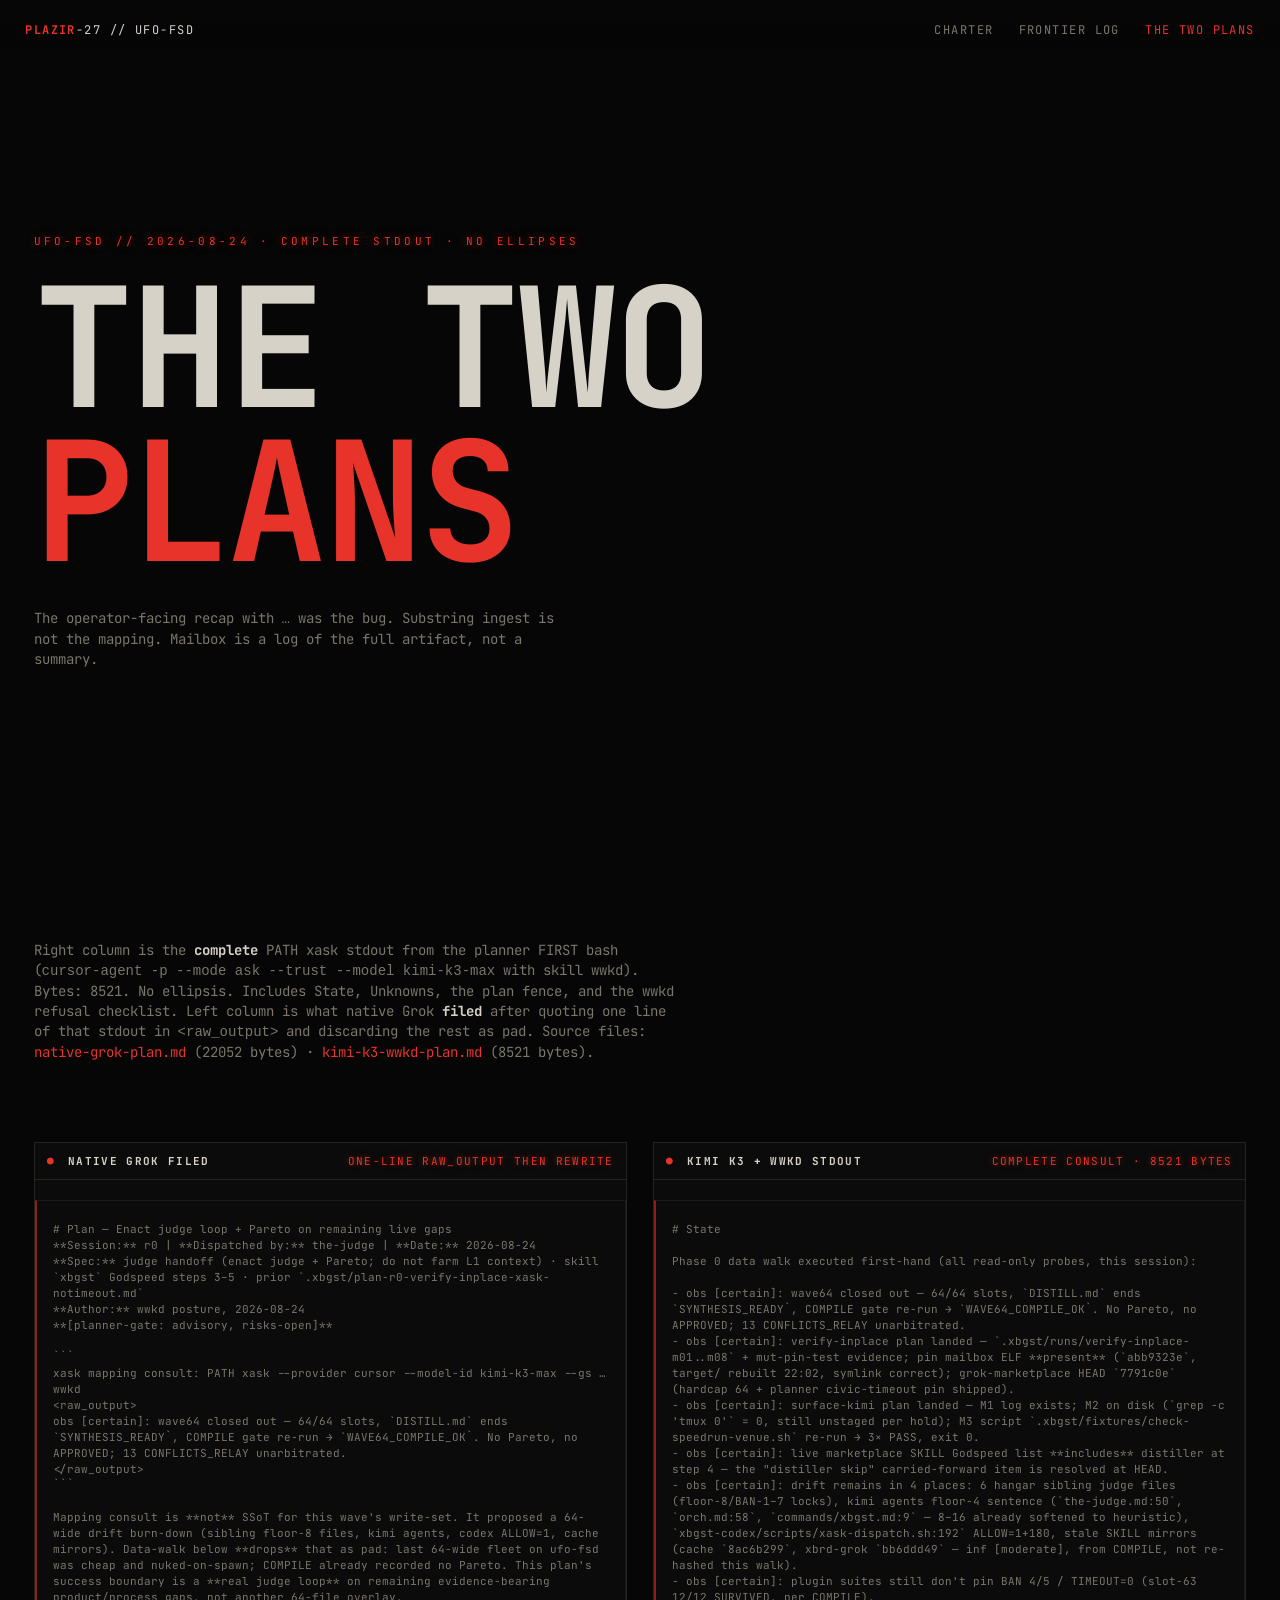
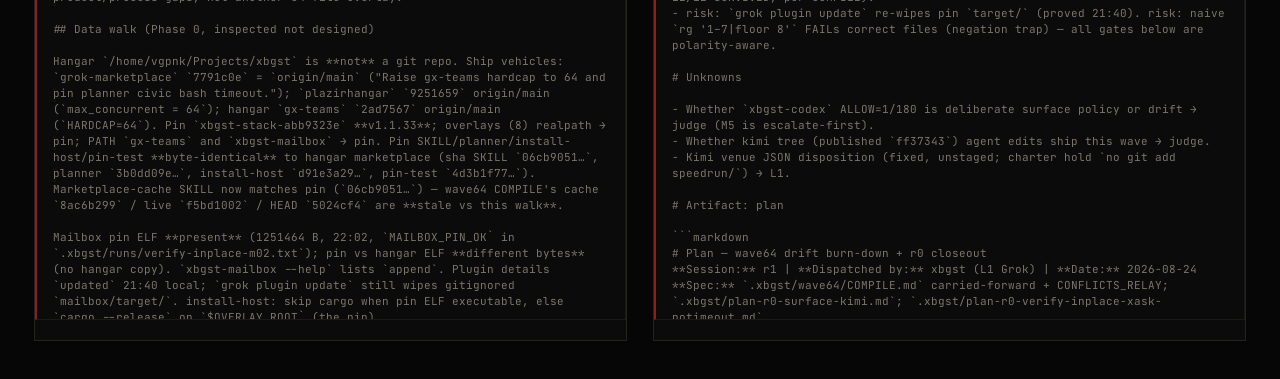
==== commit d23432f8: "File the complete Kimi consult stdout. No ellipses. The operator recap with three dots was substring" ====
--- a/compare/index.html
+++ b/compare/index.html
@@ -4,7 +4,7 @@
 <meta charset="UTF-8">
 <meta name="viewport" content="width=device-width, initial-scale=1.0">
 <title>native grok plan vs kimi k3 + wwkd — PLAZIR-27</title>
-<meta name="description" content="Verbatim: the plan native Grok shipped versus the plan Kimi K3 Max produced on the Cursor wwkd consult. Same round. Same hangar.">
+<meta name="description" content="Complete stdout. No ellipses. Native Grok rewrite versus the full Kimi K3 Max Cursor consult.">
 <link rel="preconnect" href="https://fonts.googleapis.com">
 <link rel="preconnect" href="https://fonts.gstatic.com" crossorigin>
 <link href="https://fonts.googleapis.com/css2?family=JetBrains+Mono:wght@400;700&display=swap" rel="stylesheet">
@@ -19,7 +19,6 @@
 @media (max-width: 1100px) {
   .compare { grid-template-columns: 1fr; }
 }
-.compare .col .tbar .tstat { color: var(--red); }
 .compare pre.ascii {
   max-height: 80dvh;
   overflow: auto;
@@ -30,7 +29,7 @@
 }
 .lede {
   padding: calc(var(--line) * 2) calc(var(--char) * 4);
-  max-width: 86ch;
+  max-width: 90ch;
   color: var(--ink-dim);
 }
 .lede b { color: var(--ink); }
@@ -48,26 +47,27 @@
   </ul>
 </nav>
 <header>
-  <div class="sig">ufo-fsd // 2026-08-24 · same round, two brains</div>
+  <div class="sig">ufo-fsd // 2026-08-24 · complete stdout · no ellipses</div>
   <h1>THE TWO <span class="dot">PLANS</span></h1>
   <p class="manifesto">
-    Native Grok <b>builtin <code>plan</code></b> was left alive after GP/explore got the livepatch ban.
-    Round 0 still spawned a grok <code>the-planner</code> that <span class="dot">threw away</span> the Kimi K3 Max + wwkd consult
-    and rewrote a What/Why five-block. Here is the evidence, verbatim.
+    The operator-facing recap with <code>…</code> was the bug.
+    <span class="dot">Substring ingest</span> is not the mapping. Mailbox is a log of the full artifact, not a summary.
   </p>
 </header>
 <p class="lede">
-  Left: what <b>native Grok shipped</b> as <code>.xbgst/plan-r0-judge-pareto-enact.md</code>
-  after declaring the consult <span class="hl">not SSoT</span> and dropping it as pad.
-  Right: what <b>Kimi K3 Max</b> actually outputted on the Cursor Ultra consult
-  (<code>xask --provider cursor --model-id kimi-k3-max --gs … wwkd</code>, first bash of the planner).
-  Kimi walked the disk first, then overfit <b>one file</b>, then generalized. Grok wrote process theater.
-  Full files: <a href="native-grok-plan.md">native-grok-plan.md</a> ·
-  <a href="kimi-k3-wwkd-plan.md">kimi-k3-wwkd-plan.md</a>.
+  Right column is the <b>complete</b> PATH xask stdout from the planner FIRST bash
+  (<code>cursor-agent -p --mode ask --trust --model kimi-k3-max</code> with skill wwkd).
+  Bytes: 8521. No ellipsis. Includes State, Unknowns, the plan fence, and the wwkd refusal checklist.
+  Left column is what native Grok <b>filed</b> after quoting one line of that stdout in <code>&lt;raw_output&gt;</code> and discarding the rest as pad.
+  Source files:
+  <a href="native-grok-plan.md">native-grok-plan.md</a>
+  (22052 bytes) ·
+  <a href="kimi-k3-wwkd-plan.md">kimi-k3-wwkd-plan.md</a>
+  (8521 bytes).
 </p>
 <div class="compare">
   <div class="col term">
-    <div class="tbar"><span class="dot">●</span><span class="tname">native grok shipped</span><span class="tstat">THREW THE CONSULT AWAY</span></div>
+    <div class="tbar"><span class="dot">●</span><span class="tname">native grok filed</span><span class="tstat">ONE-LINE RAW_OUTPUT THEN REWRITE</span></div>
     <pre class="ascii"># Plan — Enact judge loop + Pareto on remaining live gaps
 **Session:** r0 | **Dispatched by:** the-judge | **Date:** 2026-08-24
 **Spec:** judge handoff (enact judge + Pareto; do not farm L1 context) · skill `xbgst` Godspeed steps 3–5 · prior `.xbgst/plan-r0-verify-inplace-xask-notimeout.md`
@@ -219,8 +219,29 @@
 </pre>
   </div>
   <div class="col term">
-    <div class="tbar"><span class="dot">●</span><span class="tname">kimi k3 + wwkd</span><span class="tstat">DATA-WALK THEN OVERFIT ONE</span></div>
-    <pre class="ascii"># Plan — wave64 drift burn-down + r0 closeout
+    <div class="tbar"><span class="dot">●</span><span class="tname">kimi k3 + wwkd stdout</span><span class="tstat">COMPLETE CONSULT · 8521 BYTES</span></div>
+    <pre class="ascii"># State
+
+Phase 0 data walk executed first-hand (all read-only probes, this session):
+
+- obs [certain]: wave64 closed out — 64/64 slots, `DISTILL.md` ends `SYNTHESIS_READY`, COMPILE gate re-run → `WAVE64_COMPILE_OK`. No Pareto, no APPROVED; 13 CONFLICTS_RELAY unarbitrated.
+- obs [certain]: verify-inplace plan landed — `.xbgst/runs/verify-inplace-m01..m08` + mut-pin-test evidence; pin mailbox ELF **present** (`abb9323e`, target/ rebuilt 22:02, symlink correct); grok-marketplace HEAD `7791c0e` (hardcap 64 + planner civic-timeout pin shipped).
+- obs [certain]: surface-kimi plan landed — M1 log exists; M2 on disk (`grep -c &#x27;tmux 0&#x27;` = 0, still unstaged per hold); M3 script `.xbgst/fixtures/check-speedrun-venue.sh` re-run → 3× PASS, exit 0.
+- obs [certain]: live marketplace SKILL Godspeed list **includes** distiller at step 4 — the &quot;distiller skip&quot; carried-forward item is resolved at HEAD.
+- obs [certain]: drift remains in 4 places: 6 hangar sibling judge files (floor-8/BAN-1–7 locks), kimi agents floor-4 sentence (`the-judge.md:50`, `orch.md:58`, `commands/xbgst.md:9` — 8–16 already softened to heuristic), `xbgst-codex/scripts/xask-dispatch.sh:192` ALLOW=1+180, stale SKILL mirrors (cache `8ac6b299`, xbrd-grok `bb6ddd49` — inf [moderate], from COMPILE, not re-hashed this walk).
+- obs [certain]: plugin suites still don&#x27;t pin BAN 4/5 / TIMEOUT=0 (slot-63 12/12 SURVIVED, per COMPILE).
+- risk: `grok plugin update` re-wipes pin `target/` (proved 21:40). risk: naive `rg &#x27;1–7|floor 8&#x27;` FAILs correct files (negation trap) — all gates below are polarity-aware.
+
+# Unknowns
+
+- Whether `xbgst-codex` ALLOW=1/180 is deliberate surface policy or drift → judge (M5 is escalate-first).
+- Whether kimi tree (published `ff37343`) agent edits ship this wave → judge.
+- Kimi venue JSON disposition (fixed, unstaged; charter hold `no git add speedrun/`) → L1.
+
+# Artifact: plan
+
+```markdown
+# Plan — wave64 drift burn-down + r0 closeout
 **Session:** r1 | **Dispatched by:** xbgst (L1 Grok) | **Date:** 2026-08-24
 **Spec:** `.xbgst/wave64/COMPILE.md` carried-forward + CONFLICTS_RELAY; `.xbgst/plan-r0-surface-kimi.md`; `.xbgst/plan-r0-verify-inplace-xask-notimeout.md`
 **Author:** wwkd posture, 2026-08-24 (cursor consult lane, kimi-k3, --mode ask)
@@ -252,6 +273,15 @@
 
 ## Dependencies
 M01 → all. M02 → M03. M03 ∥ M04 ∥ M05 (disjoint trees). M03 → M06 (doctrine stable before pinning). M06 → M07 (pins green before touching mirrors; wipe re-restore last). M08 parallel after M01, L1-owned. M_final after M03–M08.
+```
+
+## Refusal checklist (wwkd)
+- Phase 0 done first-hand: every Exists claim above was executed this session (venue check, wave64 gate, ELF probe, greps), not read from specs.
+- No write-everything-then-test milestone; M01 is a runnable e2e slice, M02 is one file bit-for-bit.
+- No novel architecture: doctrine SSoT (`wave-floor.md`), drift script, and test suites already exist; this plan sequences them.
+- Every milestone has a command-level gate; M01 is a user-visible slice (baseline green), not scaffolding.
+
+| godspeed
 </pre>
   </div>
 </div>
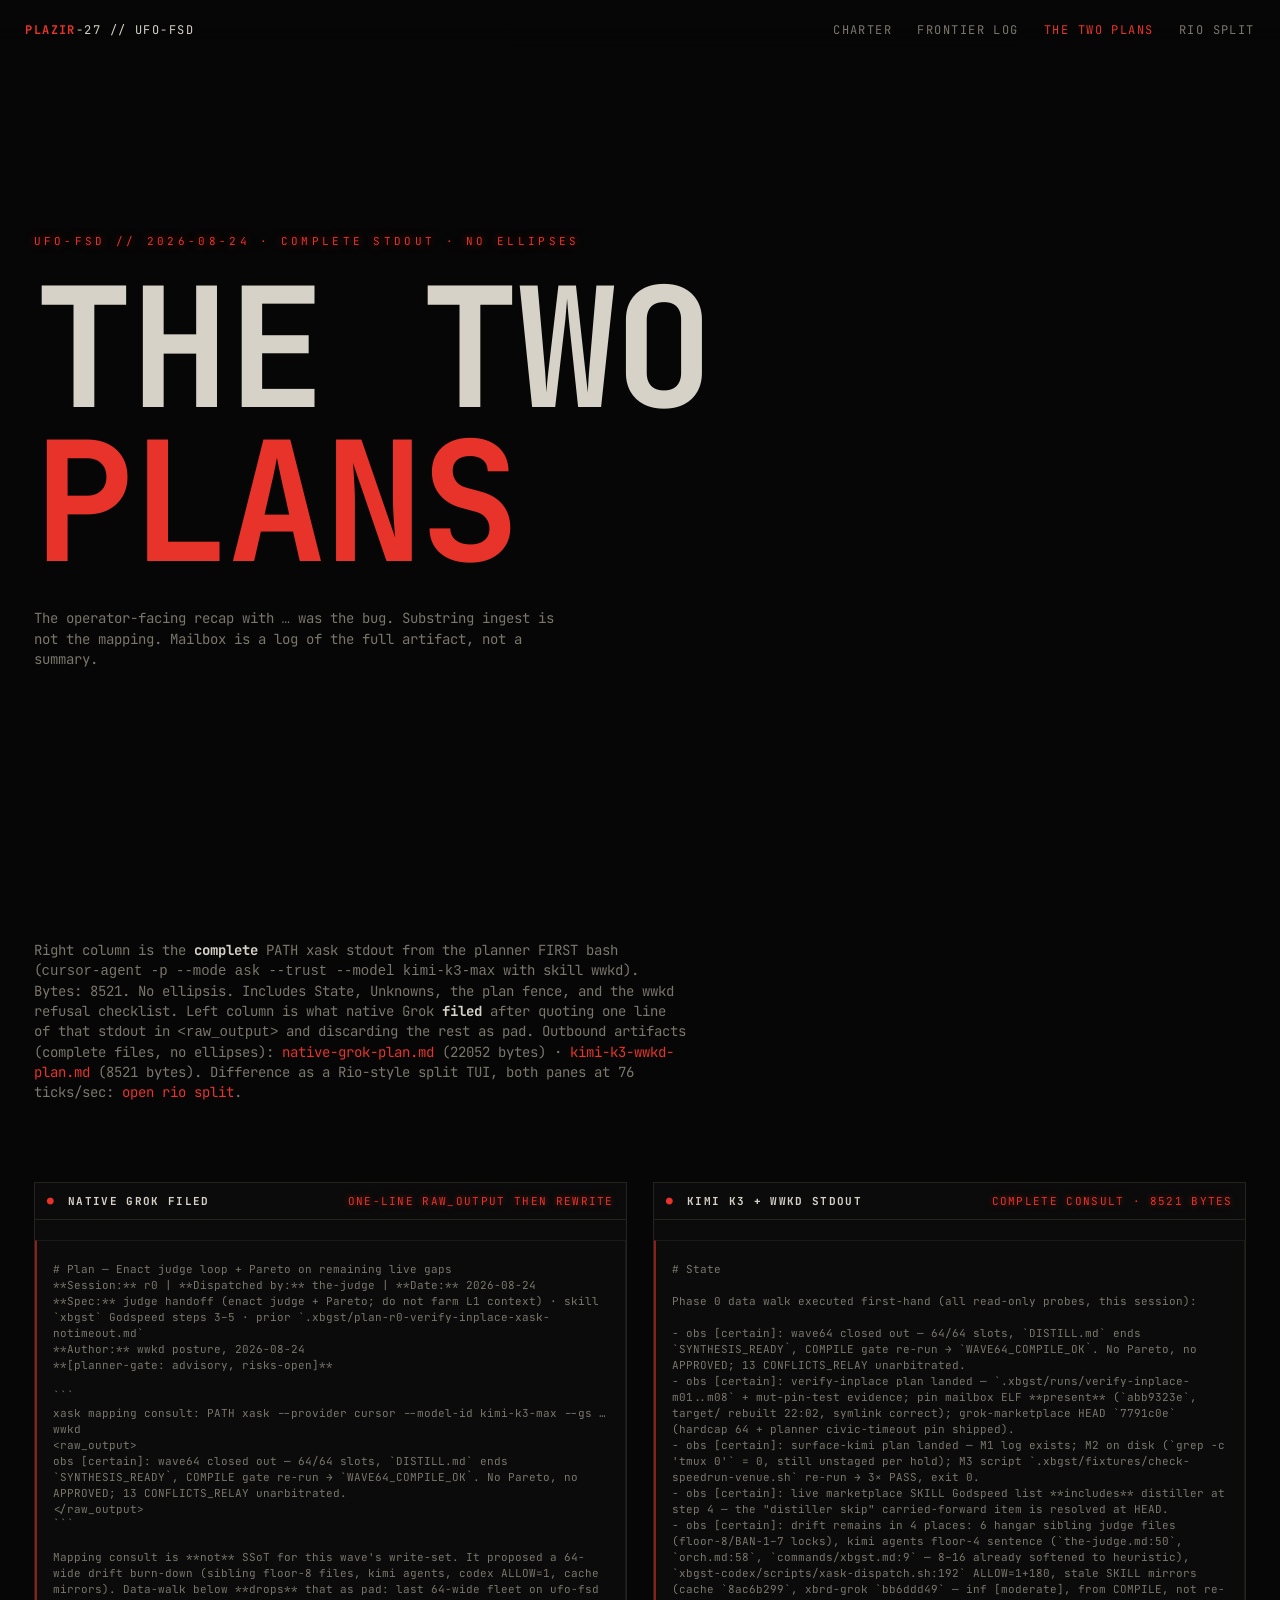
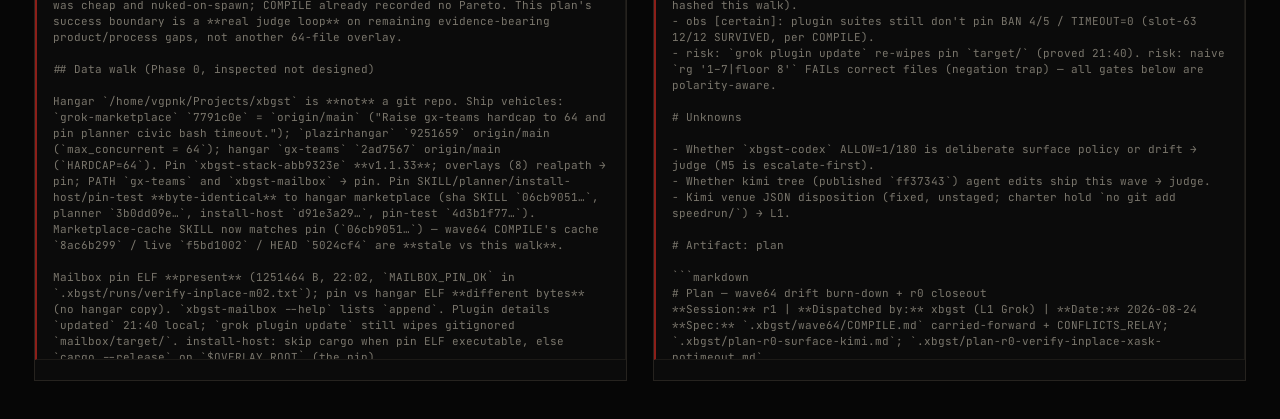
==== commit c9a570e0: "Add a Rio-style 76tps split popup for the two plans. The charter page now opens a hash-routed split " ====
--- a/compare/index.html
+++ b/compare/index.html
@@ -44,6 +44,7 @@
     <li><a href="../index.html">charter</a></li>
     <li><a href="../index.html#log">frontier log</a></li>
     <li><a class="here" href="./">the two plans</a></li>
+    <li><a href="#diff" data-rd-open>rio split</a></li>
   </ul>
 </nav>
 <header>
@@ -59,11 +60,13 @@
   (<code>cursor-agent -p --mode ask --trust --model kimi-k3-max</code> with skill wwkd).
   Bytes: 8521. No ellipsis. Includes State, Unknowns, the plan fence, and the wwkd refusal checklist.
   Left column is what native Grok <b>filed</b> after quoting one line of that stdout in <code>&lt;raw_output&gt;</code> and discarding the rest as pad.
-  Source files:
+  Outbound artifacts (complete files, no ellipses):
   <a href="native-grok-plan.md">native-grok-plan.md</a>
   (22052 bytes) ·
   <a href="kimi-k3-wwkd-plan.md">kimi-k3-wwkd-plan.md</a>
   (8521 bytes).
+  Difference as a Rio-style split TUI, both panes at 76 ticks/sec:
+  <a href="#diff" data-rd-open>open rio split</a>.
 </p>
 <div class="compare">
   <div class="col term">
@@ -285,5 +288,6 @@
 </pre>
   </div>
 </div>
+<script src="rio-diff.js"></script>
 </body>
 </html>
--- a/style.css
+++ b/style.css
@@ -415,3 +415,83 @@
   padding: 0 calc(var(--char) * .8);
 }
 .fgnote { color: var(--ink-faint); font-size: 12px; margin-top: calc(var(--line) * .3); padding-left: calc(var(--char) * 2); }
+
+/* ---------- rio split diff popup (76tps) ---------- */
+html.rd-lock { overflow: hidden; }
+#rd-modal {
+  position: fixed; inset: 0; z-index: 200;
+  background: rgba(0,0,0,.78);
+  display: flex; align-items: stretch; justify-content: center;
+  padding: calc(var(--line) * 1.5) calc(var(--char) * 2);
+}
+#rd-modal[hidden] { display: none; }
+.rd-win {
+  flex: 1;
+  max-width: 1400px;
+  background: #070707;
+  border: 1px solid #2a2722;
+  display: flex; flex-direction: column;
+  box-shadow: 0 0 0 1px #000, 0 24px 80px rgba(0,0,0,.7);
+}
+.rd-chrome {
+  display: flex; align-items: center; gap: calc(var(--char) * 2);
+  padding: calc(var(--line) * .35) calc(var(--char) * 1.5);
+  border-bottom: 1px solid #2a2722;
+  font-size: 11px; letter-spacing: .14em; text-transform: uppercase;
+}
+.rd-dots { display: flex; gap: 6px; }
+.rd-dots i {
+  width: 9px; height: 9px; border-radius: 50%; display: block;
+  background: #3a3732;
+}
+.rd-dots i:nth-child(1) { background: #e8332a; }
+.rd-dots i:nth-child(2) { background: #c9a227; }
+.rd-dots i:nth-child(3) { background: #3d8a4a; }
+.rd-title { color: var(--ink-dim); }
+.rd-x {
+  margin-left: auto;
+  background: none; border: 1px solid #2a2722; color: var(--ink-dim);
+  font: inherit; letter-spacing: .14em; text-transform: uppercase;
+  padding: 0 calc(var(--char) * 1.2); cursor: pointer;
+}
+.rd-x:hover { background: var(--red); color: #000; border-color: var(--red); }
+.rd-lede {
+  padding: calc(var(--line) * .5) calc(var(--char) * 2);
+  color: var(--ink-dim); font-size: 12px; line-height: 18px;
+  border-bottom: 1px solid #2a2722;
+}
+.rd-lede b { color: var(--ink); }
+.rd-split {
+  flex: 1; min-height: 0;
+  display: grid; grid-template-columns: 1fr 1fr;
+}
+@media (max-width: 900px) {
+  .rd-split { grid-template-columns: 1fr; }
+}
+.rd-col {
+  display: flex; flex-direction: column; min-width: 0;
+  border-right: 1px solid #2a2722;
+}
+.rd-col:last-child { border-right: none; }
+.rd-bar {
+  display: flex; gap: calc(var(--char) * 1.5); align-items: baseline;
+  padding: calc(var(--line) * .3) calc(var(--char) * 1.5);
+  font-size: 11px; letter-spacing: .12em; text-transform: uppercase;
+  border-bottom: 1px solid #2a2722;
+}
+.rd-name { color: var(--ink); font-weight: 700; }
+.rd-stat { margin-left: auto; color: var(--red); }
+.rd-screen {
+  flex: 1; min-height: 0; overflow: auto;
+  margin: 0; padding: calc(var(--line) * .5) calc(var(--char) * 1.5);
+  font-size: 11px; line-height: 15px; white-space: pre-wrap;
+  word-break: break-word; background: #050505;
+}
+.rd-eq { color: var(--ink-dim); }
+.rd-del { color: #e8a8a4; background: rgba(232, 51, 42, .14); }
+.rd-add { color: var(--ink); background: rgba(232, 51, 42, .08); }
+.rd-cur {
+  color: var(--red);
+  animation: rdblink 1s step-end infinite;
+}
+@keyframes rdblink { 50% { opacity: 0; } }
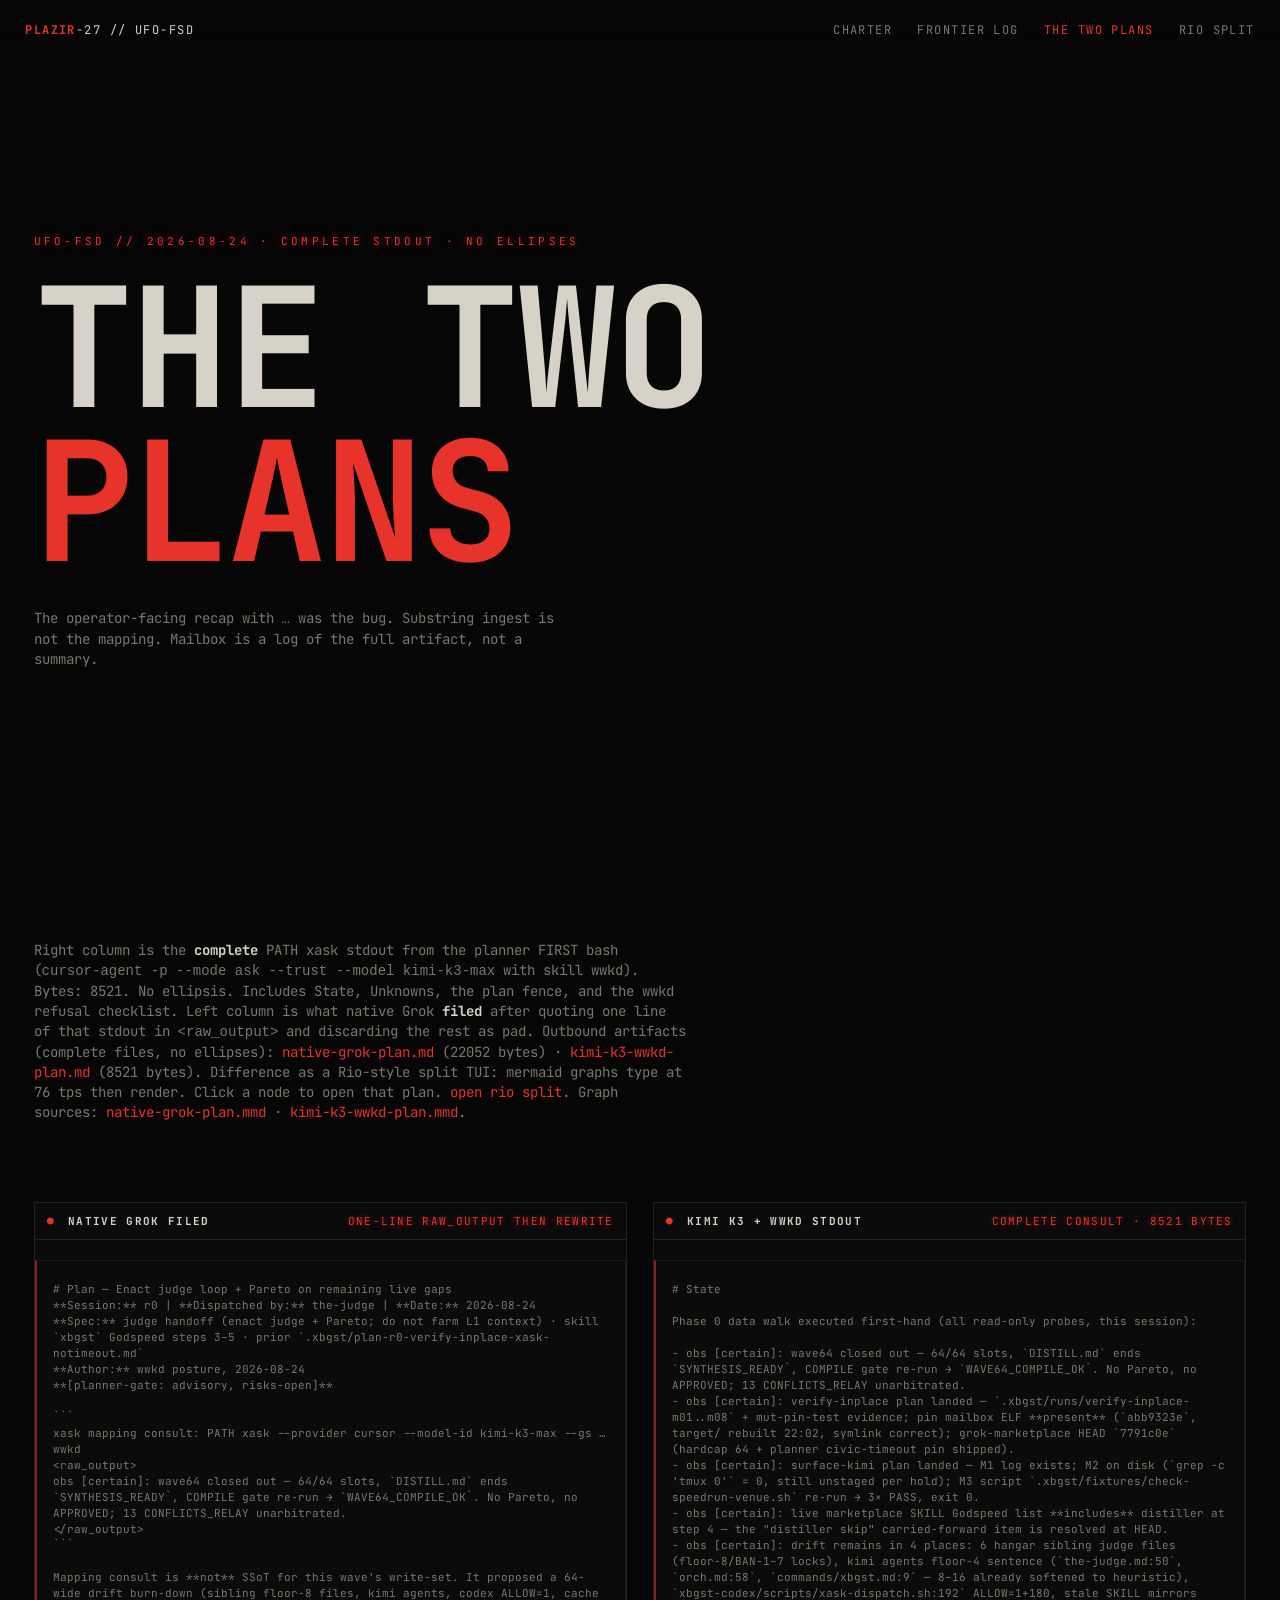
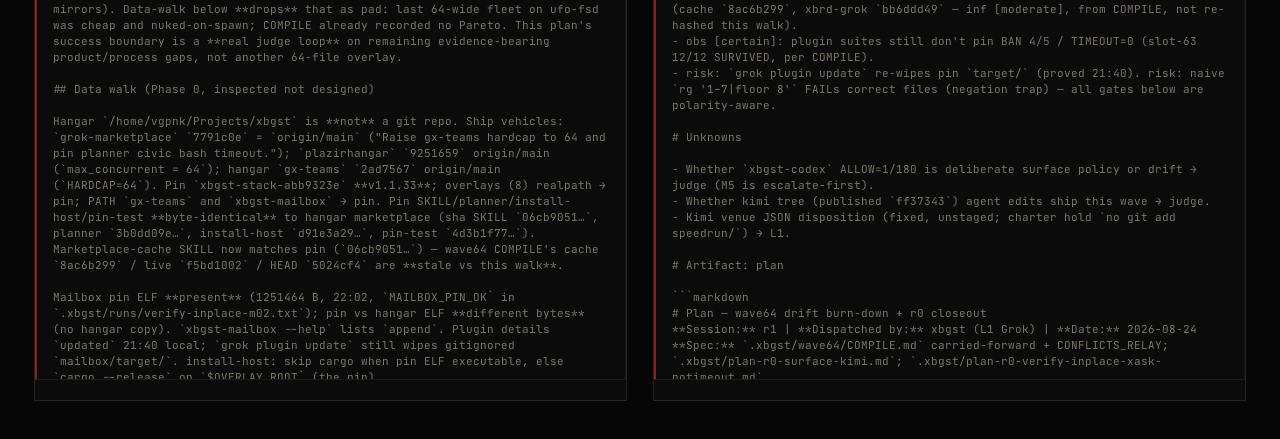
==== commit 5aac3c89: "Render the two-plan split as mermaid graphs. The Rio popup types each plan's flowchart at 76tps then" ====
--- a/compare/index.html
+++ b/compare/index.html
@@ -4,7 +4,7 @@
 <meta charset="UTF-8">
 <meta name="viewport" content="width=device-width, initial-scale=1.0">
 <title>native grok plan vs kimi k3 + wwkd — PLAZIR-27</title>
-<meta name="description" content="Complete stdout. No ellipses. Native Grok rewrite versus the full Kimi K3 Max Cursor consult.">
+<meta name="description" content="Complete stdout. No ellipses. Native Grok rewrite versus the full Kimi K3 Max Cursor consult, rendered in mermaid.">
 <link rel="preconnect" href="https://fonts.googleapis.com">
 <link rel="preconnect" href="https://fonts.gstatic.com" crossorigin>
 <link href="https://fonts.googleapis.com/css2?family=JetBrains+Mono:wght@400;700&display=swap" rel="stylesheet">
@@ -65,8 +65,13 @@
   (22052 bytes) ·
   <a href="kimi-k3-wwkd-plan.md">kimi-k3-wwkd-plan.md</a>
   (8521 bytes).
-  Difference as a Rio-style split TUI, both panes at 76 ticks/sec:
+  Difference as a Rio-style split TUI: mermaid graphs type at 76 tps then render.
+  Click a node to open that plan.
   <a href="#diff" data-rd-open>open rio split</a>.
+  Graph sources:
+  <a href="native-grok-plan.mmd">native-grok-plan.mmd</a>
+  ·
+  <a href="kimi-k3-wwkd-plan.mmd">kimi-k3-wwkd-plan.mmd</a>.
 </p>
 <div class="compare">
   <div class="col term">
--- a/style.css
+++ b/style.css
@@ -487,6 +487,14 @@
   font-size: 11px; line-height: 15px; white-space: pre-wrap;
   word-break: break-word; background: #050505;
 }
+.rd-mmd {
+  flex: 1; min-height: 0; overflow: auto;
+  margin: 0; padding: calc(var(--line) * .4) calc(var(--char) * 1);
+  background: #050505;
+}
+.rd-mmd svg { width: 100%; height: auto; display: block; }
+.rd-mmd a { color: var(--red); cursor: pointer; }
+.rd-mmd a:hover { background: transparent; color: #fff; }
 .rd-eq { color: var(--ink-dim); }
 .rd-del { color: #e8a8a4; background: rgba(232, 51, 42, .14); }
 .rd-add { color: var(--ink); background: rgba(232, 51, 42, .08); }
